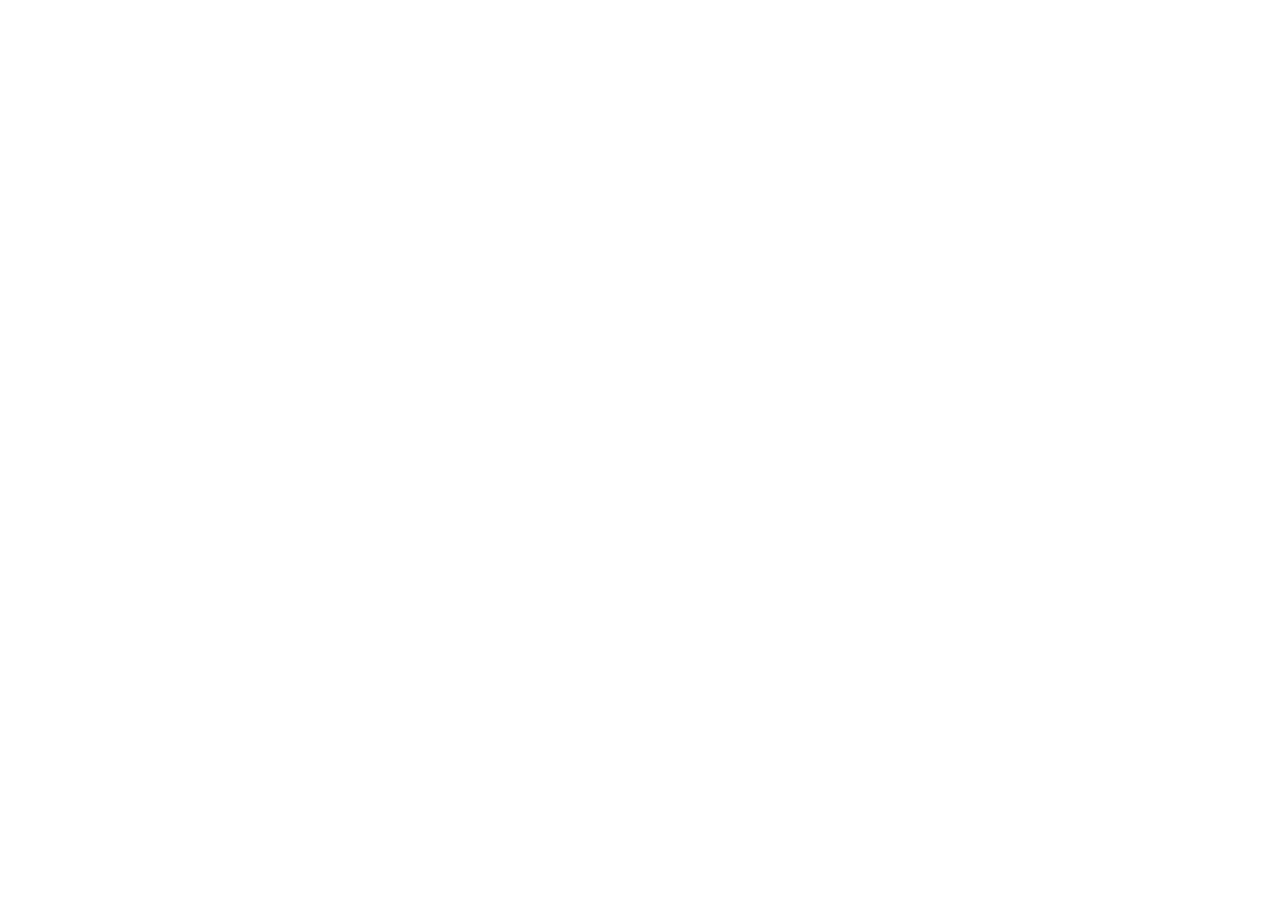
==== beta/sari-sari-po/index.html @ dd707124 "feat: added initial version of Sari Sari Po" ====
<!doctype html>
<html lang="en">
  <head>
    <meta charset="UTF-8" />
    <meta name="viewport" content="width=device-width, initial-scale=1" />
    <meta name="theme-color" content="#d97b29" />
    <link rel="manifest" href="/manifest.webmanifest" />
    <link rel="apple-touch-icon" href="/icons/icon-192.png" />
    <title>Sari Sari Po</title>
    <script type="module" crossorigin src="/assets/index-Eo1NzXVJ.js"></script>
    <link rel="stylesheet" crossorigin href="/assets/index-CXIYIy8n.css">
  <script id="vite-plugin-pwa:register-sw" src="/registerSW.js"></script></head>
  <body>
    <div id="root"></div>
  </body>
</html>
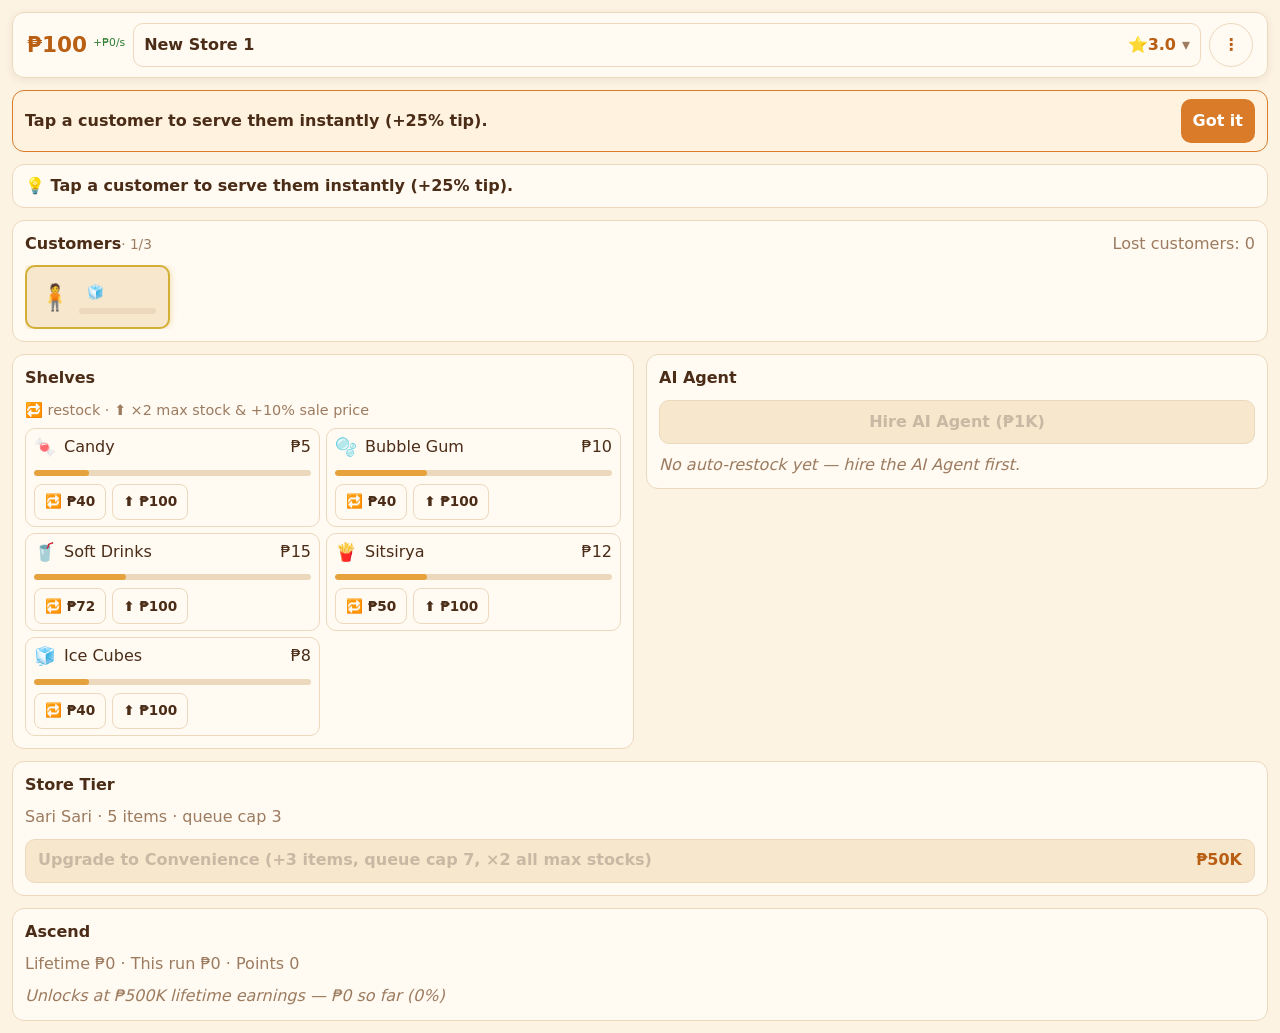
==== commit 9c3d9ba5: "bugfix: moved to subdirectory" ====
--- a/beta/sari-sari-po/index.html
+++ b/beta/sari-sari-po/index.html
@@ -4,12 +4,12 @@
     <meta charset="UTF-8" />
     <meta name="viewport" content="width=device-width, initial-scale=1" />
     <meta name="theme-color" content="#d97b29" />
-    <link rel="manifest" href="/manifest.webmanifest" />
-    <link rel="apple-touch-icon" href="/icons/icon-192.png" />
+    <link rel="manifest" href="/beta/sari-sari-po/manifest.webmanifest" />
+    <link rel="apple-touch-icon" href="/beta/sari-sari-po/icons/icon-192.png" />
     <title>Sari Sari Po</title>
-    <script type="module" crossorigin src="/assets/index-Eo1NzXVJ.js"></script>
-    <link rel="stylesheet" crossorigin href="/assets/index-CXIYIy8n.css">
-  <script id="vite-plugin-pwa:register-sw" src="/registerSW.js"></script></head>
+    <script type="module" crossorigin src="/beta/sari-sari-po/assets/index-Eo1NzXVJ.js"></script>
+    <link rel="stylesheet" crossorigin href="/beta/sari-sari-po/assets/index-CXIYIy8n.css">
+  <script id="vite-plugin-pwa:register-sw" src="/beta/sari-sari-po/registerSW.js"></script></head>
   <body>
     <div id="root"></div>
   </body>
--- a/beta/sari-sari-po/assets/index-CXIYIy8n.css
+++ b/beta/sari-sari-po/assets/index-CXIYIy8n.css
@@ -0,0 +1 @@
+:root{--bg:#fdf3e3;--panel:#fffaf2;--ink:#4a2c17;--muted:#9c7b5f;--accent:#d97b29;--accent-dark:#b95f14;--border:#ecd9bd;--slot-bg:#f6e7cd;--low:#c0392b;--disabled:#c9b8a3;--gold:#d4af37;--success:#2e7d32}*{box-sizing:border-box}html,body{margin:0;padding:0}body{background:var(--bg);color:var(--ink);-webkit-font-smoothing:antialiased;font-family:system-ui,-apple-system,Segoe UI,Roboto,Helvetica Neue,sans-serif;font-size:16px;line-height:1.4}.app{flex-direction:column;gap:12px;max-width:100%;min-height:100dvh;margin:0 auto;padding:12px;display:flex}.app-main{flex-direction:column;gap:12px;display:flex}.topbar{z-index:10;background:var(--panel);border:1px solid var(--border);top:calc(8px + env(safe-area-inset-top,0px));padding:calc(10px + env(safe-area-inset-top,0px)) 14px;border-radius:12px;justify-content:space-between;align-items:center;gap:8px;display:flex;position:sticky;box-shadow:0 2px 8px #4a2c1714}.topbar-cash{flex-shrink:0}.topbar-cash .number{color:var(--accent-dark);font-variant-numeric:tabular-nums;font-size:1.35rem;font-weight:700}.topbar-selector-wrap{flex:1;min-width:0}.topbar-selector{border:1px solid var(--border);width:100%;min-height:44px;color:var(--ink);text-align:left;white-space:nowrap;background:0 0;border-radius:10px;align-items:center;gap:6px;padding:4px 10px;font-weight:600;display:flex;overflow:hidden}.topbar-selector-name{text-overflow:ellipsis;white-space:nowrap;flex:1;min-width:0;overflow:hidden}.topbar-selector-stars{color:var(--accent-dark);font-variant-numeric:tabular-nums;flex-shrink:0;font-weight:700}.topbar-selector-caret{color:var(--muted);flex-shrink:0}.topbar-menu{z-index:30;background:var(--panel);border:1px solid var(--border);border-radius:12px;flex-direction:column;gap:2px;max-width:420px;max-height:min(60vh,420px);padding:6px;display:flex;position:absolute;top:calc(100% + 4px);left:14px;right:14px;overflow-y:auto;box-shadow:0 8px 24px #4a2c172e}.topbar-menu--right{width:min(260px,100% - 28px);left:auto;right:14px}.topbar-menu-row{width:100%;min-height:44px;color:var(--ink);text-align:left;white-space:nowrap;background:0 0;border:none;border-radius:8px;align-items:center;gap:6px;padding:6px 10px;font-weight:600;display:flex}.topbar-menu-row:hover{background:var(--slot-bg)}.topbar-menu-row--active{background:var(--accent);color:#fff}.topbar-menu-row--active:hover{background:var(--accent)}.topbar-menu-row-group{align-items:center;gap:2px;display:flex}.topbar-menu-row-group .topbar-menu-row{flex:1;min-width:0}.topbar-menu-stars{color:var(--accent-dark);font-variant-numeric:tabular-nums;flex-shrink:0;font-weight:700}.topbar-menu-row--active .topbar-menu-stars{color:#fff}.topbar-menu-name{text-overflow:ellipsis;white-space:nowrap;flex:1;min-width:0;overflow:hidden}.topbar-menu-rate{color:var(--success);font-variant-numeric:tabular-nums;flex-shrink:0}.topbar-menu-row--active .topbar-menu-rate{color:#fff}.topbar-menu-time{border-top:1px solid var(--border);color:var(--muted);font-variant-numeric:tabular-nums;margin-top:4px;padding:8px 10px 4px;font-size:.9rem}.topbar-rename-btn{color:var(--muted);cursor:pointer;background:0 0;border:none;border-radius:6px;flex-shrink:0;padding:2px 4px;font-size:.8rem}.topbar-rename-btn:hover{background:var(--border)}.topbar-rename-input{border:1px solid var(--accent);border-radius:8px;flex:1;min-width:0;padding:6px 8px;font-weight:600}.topbar-open{border:1px dashed var(--accent);width:100%;min-height:44px;color:var(--accent-dark);cursor:pointer;white-space:nowrap;background:0 0;border-radius:8px;flex-direction:column;align-items:stretch;gap:3px;padding:6px 10px;font-weight:700;display:flex}.topbar-open:disabled{opacity:.5;cursor:not-allowed}.topbar-right{flex-shrink:0;align-items:center;gap:8px;display:flex}.topbar-menu-wrap{align-items:center;display:flex}.topbar-menu-btn{min-width:44px;min-height:44px;color:var(--accent-dark);border-radius:50%;font-weight:700}.notif-row{min-height:44px;position:relative}.notif-headline{border:1px solid var(--border);background:var(--panel);width:100%;min-height:44px;color:var(--ink);text-align:left;border-radius:12px;align-items:center;gap:8px;padding:6px 12px;font-weight:600;display:flex}.notif-icon{flex-shrink:0;font-size:1.2rem;line-height:1}.notif-label{text-overflow:ellipsis;white-space:nowrap;flex:1;min-width:0;overflow:hidden}.notif-countdown{color:var(--accent-dark);font-variant-numeric:tabular-nums;white-space:nowrap;flex-shrink:0;font-weight:700}.notif-badge{background:var(--accent);color:#fff;text-align:center;border-radius:999px;flex-shrink:0;min-width:22px;padding:1px 6px;font-size:.8rem;font-weight:700}.notif-menu{z-index:30;background:var(--panel);border:1px solid var(--border);border-radius:12px;flex-direction:column;gap:6px;max-height:min(50vh,320px);padding:6px;display:flex;position:absolute;top:calc(100% + 4px);left:0;right:0;overflow-y:auto;box-shadow:0 8px 24px #4a2c172e}.notif-menu-section{flex-direction:column;gap:2px;display:flex}.notif-menu-heading{color:var(--muted);text-transform:uppercase;letter-spacing:.04em;padding:4px 10px 2px;font-size:.8rem;font-weight:700}.notif-menu-item{background:var(--slot-bg);border-radius:8px;align-items:center;gap:8px;padding:6px 10px;display:flex}.notif-menu-label{text-overflow:ellipsis;white-space:nowrap;flex:1;min-width:0;overflow:hidden}.notif-menu-item--action{background:var(--slot-bg);width:100%;color:inherit;font:inherit;text-align:left;cursor:pointer;border:none}.notif-menu-empty{color:var(--muted);text-align:center;padding:10px;font-weight:600}.hint-banner{border:1px solid var(--accent);background:#fff3e0;border-radius:12px;align-items:center;gap:10px;padding:8px 12px;font-weight:600;display:flex}.hint-text{flex:1}.hint-dismiss{background:var(--accent);color:#fff;white-space:nowrap;border:none;border-radius:10px;min-height:44px}.hint-dismiss:active{background:var(--accent-dark)}.help-header{justify-content:space-between;align-items:center;gap:8px;display:flex}.help-header .panel-title{margin-bottom:0}.help-close{background:var(--slot-bg);min-width:44px;min-height:44px;color:var(--muted);border:none;border-radius:50%;font-weight:700}.help-list{flex-direction:column;gap:6px;margin:10px 0 0;padding:0 0 0 18px;display:flex}.help-item{color:var(--ink);font-size:.95rem}.help-item-title{color:var(--accent-dark);font-weight:700}section{background:var(--panel);border:1px solid var(--border);border-radius:12px;padding:12px}.panel-title{margin:0 0 10px;font-size:1rem}.queue-line{flex-wrap:wrap;gap:8px;max-height:208px;display:flex;overflow-y:auto}.queue-slot{border:2px dashed var(--border);background:var(--slot-bg);border-radius:10px;flex:0 0 145px;justify-content:center;align-items:center;height:64px;padding:6px;display:flex}.queue-slot--serving{border-style:solid;border-color:var(--gold);box-shadow:0 0 6px #d4af3773}.slot-placeholder{color:var(--muted);letter-spacing:2px}.queue-waiting-item{border:1px solid var(--border);border-radius:10px;flex:0 0 145px;justify-content:center;align-items:center;height:64px;padding:6px;display:flex}.customer{text-align:left;cursor:pointer;background:0 0;border:none;border-radius:8px;align-items:center;gap:8px;width:100%;padding:4px 6px;display:flex}.customer:active{transform:scale(.98)}.customer-avatar{font-size:1.6rem;line-height:1}.customer-body{flex-direction:column;flex:1;gap:4px;min-width:0;display:flex}.customer-intent{flex-wrap:nowrap;gap:6px;display:flex;overflow:hidden}.intent-chip{background:var(--slot-bg);white-space:nowrap;border-radius:999px;align-items:center;gap:3px;min-width:0;max-width:100%;height:24px;padding:2px 8px;font-size:.85rem;display:inline-flex}.intent-chip--bundle{gap:0}.intent-chip--more{color:var(--muted)}.bundle-emoji{margin-left:-.35em}.bundle-emoji:first-child{margin-left:0}.intent-qty{color:var(--accent-dark);font-weight:700}.serve-progress{background:var(--border);border-radius:999px;width:100%;height:6px;display:block;overflow:hidden}.serve-progress-fill{background:var(--accent);border-radius:999px;height:100%;transition:width .1s linear;display:block}.customer--inQueue{background:#d97b2912}.customer--inSlot,.customer--serving{background:0 0}.customer--waitingRestock{box-shadow:inset 0 0 0 2px var(--low)}.customer-waiting-marker{font-size:1.1rem;line-height:1}.serve-progress--restock .serve-progress-fill{background:var(--low)}.serve-progress--patience .serve-progress-fill--green{background:#2e7d32}.serve-progress--patience .serve-progress-fill--amber{background:#e6a23c}.serve-progress--patience .serve-progress-fill--red{background:var(--low)}.customer{position:relative}.customer--shake{animation:.3s ease-in-out customer-shake}@keyframes customer-shake{0%,to{transform:translate(0)}20%{transform:translate(-4px)}40%{transform:translate(4px)}60%{transform:translate(-3px)}80%{transform:translate(3px)}}.customer-outofstock{z-index:1;background:var(--panel);border:1px solid var(--low);color:var(--low);white-space:nowrap;border-radius:999px;padding:1px 8px;font-size:.7rem;font-weight:700;animation:1s ease-out forwards outofstock-fade;position:absolute;top:2px;left:50%;transform:translate(-50%)}@keyframes outofstock-fade{0%{opacity:0}10%{opacity:1}80%{opacity:1}to{opacity:0}}.customer--vip{box-shadow:inset 0 0 0 2px var(--gold);background:#fdf3d0;animation:1.1s ease-in-out infinite vip-pulse}@keyframes vip-pulse{0%,to{box-shadow:inset 0 0 0 2px var(--gold), 0 0 0 0 #d4af378c}50%{box-shadow:inset 0 0 0 2px var(--gold), 0 0 0 6px #d4af3700}}.vip-ring{border-radius:50%;flex-shrink:0;justify-content:center;align-items:center;width:40px;height:40px;display:flex;position:relative}.vip-ring-avatar{background:var(--panel);border-radius:50%;justify-content:center;align-items:center;width:34px;height:34px;font-size:1.2rem;line-height:1;display:flex}.customer-vip-payout{color:#6b5300;white-space:nowrap;text-overflow:ellipsis;font-size:.7rem;font-weight:700;line-height:1.3;display:block;overflow:hidden}.topbar-vip-badge{border-radius:50%;padding:1px;font-size:.85rem;line-height:1;animation:1.1s ease-in-out infinite vip-pulse}.topbar-warn-badge{filter:saturate(1.4)brightness(.85);border-radius:50%;padding:1px;font-size:.85rem;line-height:1}.shelf-list{flex-direction:column;gap:6px;margin:0;padding:0;list-style:none;display:flex}.shelf-row{border:1px solid var(--border);background:var(--panel);border-radius:10px;flex-wrap:wrap;align-items:center;gap:8px;padding:6px 8px;display:flex}.shelf-row--low{border-color:var(--low);background:#fdecea}.shelf-row--low .shelf-stock{color:var(--low);font-weight:700}.shelf-emoji{font-size:1.1rem}.shelf-name{flex:1}.shelf-stock{font-variant-numeric:tabular-nums;color:var(--muted)}.shelf-price{text-align:right;font-variant-numeric:tabular-nums;white-space:nowrap}.shelf-price-boosted{color:var(--accent);font-weight:700}.shelf-bar{flex-basis:100%;margin-top:2px}.shelf-bar-fill--green{background:#2e7d32}.shelf-bar-fill--amber{background:#e6a23c}.shelf-bar-fill--red{background:var(--low)}.shelves-desc{color:var(--muted);margin:0 0 .5rem;font-size:.9rem}.shelf-actions{flex-wrap:wrap;flex-basis:100%;gap:6px;display:flex}.shelf-action{border-radius:8px;min-width:36px;min-height:36px;padding:4px 10px;font-size:.85rem}.shelf-action--sale{background:var(--accent);color:#fff;white-space:nowrap;border-radius:999px;padding:1px 6px;font-size:.75rem;font-weight:700}.achievements-count{color:var(--muted);font-size:.85rem;font-weight:400}.achievements-grid{grid-template-columns:repeat(auto-fill,minmax(150px,1fr));gap:8px;margin:10px 0 0;padding:0;list-style:none;display:grid}.achievement{border:1px solid var(--border);background:var(--panel);border-radius:10px;flex-direction:column;gap:4px;padding:10px;display:flex}.achievement--unlocked{border-color:var(--gold);background:#fdf6e3}.achievement-icon{font-size:1.4rem}.achievement-name{color:var(--accent-dark);font-weight:700}.achievement--unlocked .achievement-name{color:#6b5300}.achievement-desc{color:var(--muted);flex:1;font-size:.82rem}.achievement-value{color:var(--muted);font-variant-numeric:tabular-nums;font-size:.8rem}.achievement--unlocked .achievement-value{color:#6b5300;font-weight:700}.achievement-progress-fill--unlocked{background:var(--gold)}.achievements-groups{flex-direction:column;gap:14px;max-height:62vh;margin:10px 0 0;padding:0;list-style:none;display:flex;overflow-y:auto}.achievements-group{flex-direction:column;gap:8px;display:flex}.achievements-group-title{color:var(--accent-dark);text-transform:uppercase;letter-spacing:.03em;margin:0;font-size:.9rem;font-weight:700}button{border:1px solid var(--border);background:var(--panel);min-width:44px;min-height:44px;color:var(--ink);font:inherit;cursor:pointer;touch-action:manipulation;border-radius:10px;padding:8px 12px;font-weight:600}button:disabled{color:var(--disabled);cursor:not-allowed;background:var(--slot-bg)}.agent-hire{background:var(--accent);border-color:var(--accent-dark);color:#fff;width:100%}.agent-hire:disabled{background:var(--slot-bg);color:var(--disabled);border-color:var(--border)}.agent-slots{flex-direction:column;gap:6px;margin-top:10px;display:flex}.agent-slots-empty{color:var(--muted);margin:0;font-style:italic}.agent-upgrades{flex-direction:column;gap:8px;margin-top:10px;display:flex}.agent-upgrade{text-align:left;justify-content:space-between;align-items:center;gap:8px;width:100%;display:flex}.agent-upgrade-info{font-weight:600}.agent-upgrade-cost{color:var(--accent-dark);font-variant-numeric:tabular-nums;white-space:nowrap}.agent-interval{color:var(--muted);margin:10px 0 0;font-size:.9rem}.agent-slot{border:1px dashed var(--border);border-radius:10px;align-items:center;gap:8px;padding:8px 10px;display:flex}.agent-slot select{border:1px solid var(--border);background:var(--panel);min-height:44px;color:var(--ink);font:inherit;touch-action:manipulation;border-radius:10px;flex:1;padding:8px}.tier-summary{color:var(--muted);font-variant-numeric:tabular-nums;margin:0 0 10px}.tier-max{color:var(--muted);margin:0;font-weight:600}.tier-upgrade{text-align:left;justify-content:space-between;align-items:center;gap:8px;width:100%;margin-top:8px;display:flex}.tier-btn-info{font-weight:600}.tier-btn-cost{color:var(--accent-dark);font-variant-numeric:tabular-nums;white-space:nowrap}.welcome-back-overlay{z-index:100;background:#4a2c1773;justify-content:center;align-items:center;padding:16px;display:flex;position:fixed;inset:0}.welcome-back{background:var(--panel);border:1px solid var(--accent);border-radius:16px;flex-direction:column;gap:12px;width:100%;max-width:360px;padding:20px;display:flex;box-shadow:0 12px 40px #4a2c174d}.welcome-back-title{color:var(--accent-dark);margin:0;font-size:1.4rem}.welcome-back-sub{color:var(--muted);margin:0;font-size:.9rem}.welcome-back-rows{flex-direction:column;gap:6px;margin:0;padding:0;list-style:none;display:flex}.welcome-back-row{background:var(--slot-bg);border-radius:10px;justify-content:space-between;align-items:center;gap:8px;padding:8px 10px;display:flex}.welcome-back-store{font-weight:600}.welcome-back-amount{color:var(--accent-dark);font-variant-numeric:tabular-nums;font-weight:700}.welcome-back-total{border-top:1px solid var(--border);justify-content:space-between;align-items:center;gap:8px;padding:10px;font-weight:700;display:flex}.welcome-back-total span:last-child{color:var(--accent-dark);font-variant-numeric:tabular-nums}.welcome-back-dismiss{background:var(--accent);color:#fff;cursor:pointer;border:none;border-radius:12px;min-height:44px;font-size:1rem;font-weight:700}.welcome-back-dismiss:active{background:var(--accent-dark)}.prestige-summary{color:var(--muted);font-variant-numeric:tabular-nums;margin:0 0 10px}.prestige-ascend{background:var(--accent);color:#fff;cursor:pointer;border:none;border-radius:12px;width:100%;min-height:44px;font-size:1rem;font-weight:700}.prestige-ascend:active{background:var(--accent-dark)}.prestige-ascend:disabled{opacity:.5;cursor:default}.prestige-upgrades{flex-direction:column;gap:8px;margin-top:10px;display:flex}.prestige-upgrade{text-align:left;justify-content:space-between;align-items:center;gap:8px;width:100%;display:flex}.prestige-upgrade-info{font-weight:600}.prestige-upgrade-cost{color:var(--accent-dark);font-variant-numeric:tabular-nums;white-space:nowrap}.prestige-progress{color:var(--muted);margin:0;font-style:italic}.topbar-cash{align-items:baseline;gap:6px;display:flex}.topbar-rate{color:var(--success);font-variant-numeric:tabular-nums;font-size:.9rem}.rate-sup{font-size:.75em}.topbar-open-progress{height:3px}.queue-header{justify-content:space-between;align-items:baseline;gap:8px;margin-bottom:10px;display:flex}.queue-header .panel-title{margin:0}.queue-subtitle{color:var(--muted);margin:0 0 10px;font-size:.9rem}.queue-lost{text-align:right;min-width:15ch;color:var(--muted);font-variant-numeric:tabular-nums;white-space:nowrap}.queue-depth{color:var(--muted);font-variant-numeric:tabular-nums;white-space:nowrap;font-size:.85em;font-weight:400}.queue{position:relative}.sale-floats{pointer-events:none;position:absolute;inset:0;overflow:hidden}.sale-float{color:var(--success);font-variant-numeric:tabular-nums;white-space:nowrap;font-weight:700;animation:1s ease-out forwards sale-float-rise;position:absolute;left:50%}@keyframes sale-float-rise{0%{opacity:1;transform:translate(-50%)}to{opacity:0;transform:translate(-50%,-44px)}}.lost-flash{z-index:2;pointer-events:none;background:var(--panel);border:1px solid var(--border);color:var(--muted);white-space:nowrap;border-radius:999px;padding:4px 12px;font-weight:600;animation:1.5s ease-out forwards lost-flash-fade;position:absolute;top:44px;left:50%}@keyframes lost-flash-fade{0%{opacity:0;transform:translate(-50%)}15%{opacity:1;transform:translate(-50%)}75%{opacity:1;transform:translate(-50%)}to{opacity:0;transform:translate(-50%,-8px)}}.shelves-agent{flex-direction:column;gap:12px;display:flex}@media (width>=960px){.shelves-agent,.shelf-list{grid-template-columns:1fr 1fr;align-items:start;display:grid}}.empire-header{flex-wrap:wrap;justify-content:space-between;align-items:center;gap:8px;display:flex}.empire-header .panel-title{margin-bottom:0}.empire-header-badges{flex-wrap:wrap;align-items:center;gap:6px;display:flex}.empire-badge{border-radius:8px;padding:4px 10px;font-size:.85rem;font-weight:700}.empire-badge--payday{border:1px solid var(--accent);color:var(--accent-dark);background:#fff3e0}.empire-badge--sale{color:#33531f;background:#e9f3e2;border:1px solid #7fa05f}.empire-badge--rush{border:1px solid var(--accent);color:var(--accent-dark);background:#fde8d7}.empire-toolbar{justify-content:space-between;align-items:center;gap:8px;margin-top:8px;display:flex}.empire-filter{color:var(--muted);align-items:center;gap:6px;font-weight:600;display:inline-flex}.empire-count{color:var(--muted);font-size:.85rem}.empire-list{flex-direction:column;gap:6px;max-height:480px;margin-top:8px;display:flex;overflow-y:auto}.empire-row{background:var(--slot-bg);border-radius:10px;grid-template-columns:1.4fr .8fr .5fr .6fr .6fr 1.1fr auto;align-items:center;gap:6px;padding:8px 10px;display:grid}.empire-row--head{background:0 0;padding:0 10px}.empire-col-head{text-align:left;color:var(--muted);cursor:pointer;background:0 0;border:none;padding:4px 0;font-size:.8rem;font-weight:700}.empire-col-head:disabled{cursor:default}.empire-cell{text-overflow:ellipsis;white-space:nowrap;font-size:.9rem;overflow:hidden}.empire-cell--warn{color:var(--accent-dark);font-weight:700}.empire-rate{color:var(--success)}.empire-name{font-weight:600}.empire-manage{border:1px solid var(--border);background:var(--panel);cursor:pointer;border-radius:8px;min-height:36px;padding:4px 10px;font-weight:600}.empire-manage:hover{background:var(--accent);border-color:var(--accent);color:#fff}.empire-tools{border-top:1px solid var(--border);flex-wrap:wrap;align-items:center;gap:6px;margin-top:10px;padding-top:10px;display:flex}.empire-tools-label{color:var(--muted);font-size:.9rem;font-weight:600}.empire-select{border:1px solid var(--border);background:var(--panel);border-radius:8px;min-height:36px;padding:0 6px}.empire-apply{border:1px solid var(--accent);min-height:36px;color:var(--accent-dark);cursor:pointer;background:0 0;border-radius:8px;padding:4px 10px;font-weight:700}.empire-apply:disabled{opacity:.5;cursor:not-allowed}.settings-row{flex-wrap:wrap;align-items:center;gap:10px;margin-top:10px;display:flex}.settings-toggle{align-items:center;gap:8px;font-weight:600;display:inline-flex}.settings-reset{border:1px solid var(--border);background:var(--panel);cursor:pointer;border-radius:10px;min-height:44px;padding:6px 14px;font-weight:700}.settings-reset--armed{background:var(--accent);border-color:var(--accent);color:#fff}.settings-subtitle{margin:14px 0 0;font-size:.95rem}.settings-btn{border:1px solid var(--border);background:var(--panel);cursor:pointer;border-radius:10px;min-height:44px;padding:6px 14px;font-weight:600}.settings-file{position:relative;overflow:hidden}.settings-file input[type=file]{opacity:0;cursor:pointer;position:absolute;inset:0}.settings-textarea{border:1px solid var(--border);resize:vertical;border-radius:10px;width:100%;margin-top:8px;margin-bottom:8px;padding:8px;font-family:monospace;font-size:.8rem}.settings-error{color:#b3261e;margin:8px 0 0;font-weight:600}.settings-ok{color:#1b5e20;margin:8px 0 0;font-weight:600}@media (prefers-reduced-motion:reduce){.customer--vip,.topbar-vip-badge,.customer--shake,.customer-outofstock,.sale-float,.lost-flash{animation:none}}
